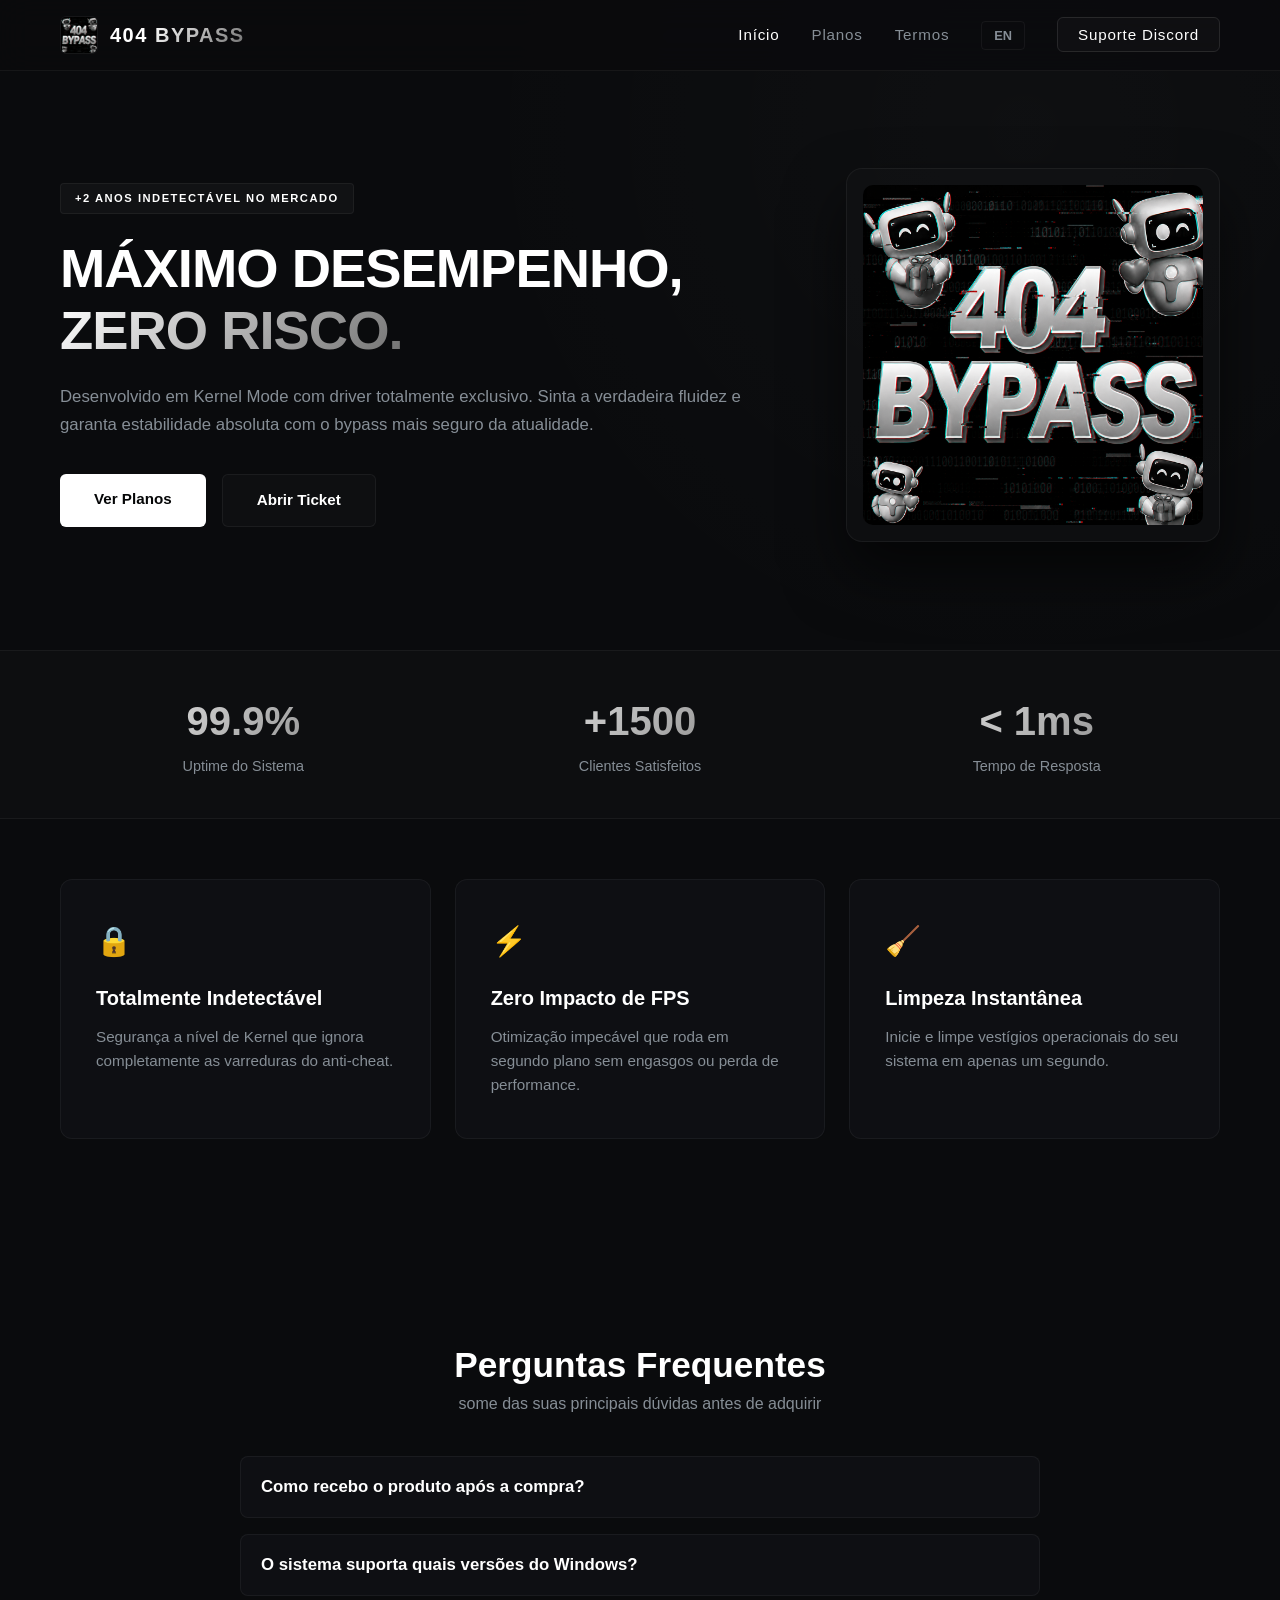
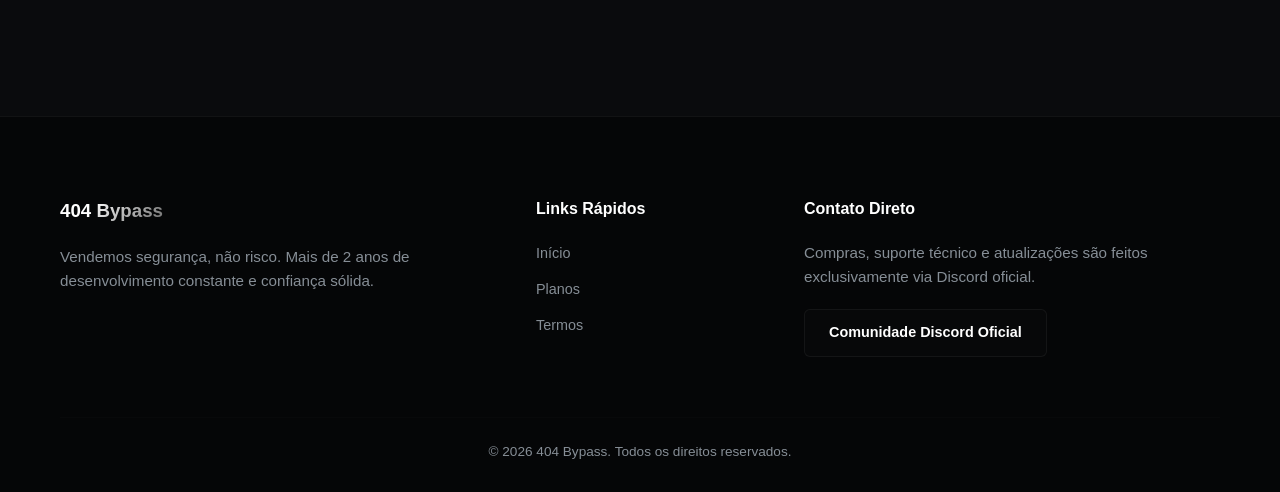
==== index.html @ 45433181 "Add files via upload" ====
<!DOCTYPE html>
<html lang="pt-BR">
<head>
    <meta charset="UTF-8">
    <meta name="viewport" content="width=device-width, initial-scale=1.0">
    <title>404 Bypass | Máximo Desempenho, Zero Risco</title>
    <link rel="stylesheet" href="style.css">
</head>
<body>

    <nav class="navbar">
        <div class="container">
            <div class="nav-container">
                <div class="logo-area">
                    <img src="404.png" alt="404 Bypass" class="nav-logo">
                    <span class="logo-text">404 <span class="accent">Bypass</span></span>
                </div>
                <ul class="nav-links">
                    <li><a href="index.html" class="active" data-lang-pt="Início" data-lang-en="Home">Início</a></li>
                    <li><a href="produtos.html" data-lang-pt="Planos" data-lang-en="Plans">Planos</a></li>
                    <li><a href="termos.html" data-lang-pt="Termos" data-lang-en="Terms">Termos</a></li>
                    <li><button id="lang-toggle" class="btn-lang">EN</button></li>
                    <li><a href="https://discord.gg/RQXc3rwEGZ" target="_blank" class="btn-suporte" data-lang-pt="Suporte Discord" data-lang-en="Discord Support">Suporte Discord</a></li>
                </ul>
            </div>
        </div>
    </nav>

    <div class="page-wrapper">
        <div class="container">
            <div class="hero-grid">
                <div class="hero-content">
                    <span class="badge" data-lang-pt="+2 Anos Indetectável no Mercado" data-lang-en="+2 Years Undetected on Market">+2 Anos Indetectável no Mercado</span>
                    <h1 id="hero-title">MÁXIMO DESEMPENHO, <br><span class="gradient-text">ZERO RISCO.</span></h1>
                    <p id="hero-desc">Desenvolvido em Kernel Mode com driver totalmente exclusivo. Sinta a verdadeira fluidez e garanta estabilidade absoluta com o bypass mais seguro da atualidade.</p>
                    <div class="hero-btns">
                        <a href="produtos.html" class="btn-primary" data-lang-pt="Ver Planos" data-lang-en="View Plans">Ver Planos</a>
                        <a href="https://discord.gg/RQXc3rwEGZ" target="_blank" class="btn-secondary" data-lang-pt="Abrir Ticket" data-lang-en="Open Ticket">Abrir Ticket</a>
                    </div>
                </div>
                <div class="hero-image-area">
                    <div class="logo-glow-wrapper">
                        <img src="404.png" alt="404 Logo" class="hero-logo">
                    </div>
                </div>
            </div>
        </div>
    </div>

    <section class="stats-section">
        <div class="container">
            <div class="stats-grid">
                <div class="stat-item">
                    <h2 class="gradient-text">99.9%</h2>
                    <p data-lang-pt="Uptime do Sistema" data-lang-en="System Uptime">Uptime do Sistema</p>
                </div>
                <div class="stat-item">
                    <h2 class="gradient-text">+1500</h2>
                    <p data-lang-pt="Clientes Satisfeitos" data-lang-en="Satisfied Clients">Clientes Satisfeitos</p>
                </div>
                <div class="stat-item">
                    <h2 class="gradient-text">&lt; 1ms</h2>
                    <p data-lang-pt="Tempo de Resposta" data-lang-en="Response Time">Tempo de Resposta</p>
                </div>
            </div>
        </div>
    </section>

    <section class="features">
        <div class="container">
            <div class="features-grid">
                <div class="feature-card">
                    <div class="icon">🔒</div>
                    <h3 data-lang-pt="Totalmente Indetectável" data-lang-en="Fully Undetected">Totalmente Indetectável</h3>
                    <p data-lang-pt="Segurança a nível de Kernel que ignora completamente as varreduras do anti-cheat." data-lang-en="Kernel-level security that completely bypasses anti-cheat scans.">Segurança a nível de Kernel que ignora completamente as varreduras do anti-cheat.</p>
                </div>
                <div class="feature-card">
                    <div class="icon">⚡</div>
                    <h3 data-lang-pt="Zero Impacto de FPS" data-lang-en="Zero FPS Impact">Zero Impacto de FPS</h3>
                    <p data-lang-pt="Otimização impecável que roda em segundo plano sem engasgos ou perda de performance." data-lang-en="Impeccable optimization running in the background without stutters or performance loss.">Otimização impecável que roda em segundo plano sem engasgos ou perda de performance.</p>
                </div>
                <div class="feature-card">
                    <div class="icon">🧹</div>
                    <h3 data-lang-pt="Limpeza Instantânea" data-lang-en="Instant Cleaner">Limpeza Instantânea</h3>
                    <p data-lang-pt="Inicie e limpe vestígios operacionais do seu sistema em apenas um segundo." data-lang-en="Launch and clean operational traces from your system in just a second.">Inicie e limpe vestígios operacionais do seu sistema em apenas um segundo.</p>
                </div>
            </div>
        </div>
    </section>

    <section class="faq-section">
        <div class="container">
            <div class="faq-header">
                <h2 data-lang-pt="Perguntas Frequentes" data-lang-en="Frequently Asked Questions">Perguntas Frequentes</h2>
                <p data-lang-pt=" some das suas principais dúvidas antes de adquirir" data-lang-en="Clear your main doubts before purchasing">Sanemos suas principais dúvidas antes de adquirir</p>
            </div>
            <div class="faq-container">
                <div class="faq-item">
                    <button class="faq-question" data-lang-pt="Como recebo o produto após a compra?" data-lang-en="How do I receive the product after purchase?">Como recebo o produto após a compra?</button>
                    <div class="faq-answer">
                        <p data-lang-pt="A entrega é totalmente automatizada via ticket no nosso Discord logo após a confirmação do pagamento." data-lang-en="Delivery is fully automated via ticket on our Discord right after payment confirmation.">A entrega é totalmente automatizada via ticket no nosso Discord logo após a confirmação do pagamento.</p>
                    </div>
                </div>
                <div class="faq-item">
                    <button class="faq-question" data-lang-pt="O sistema suporta quais versões do Windows?" data-lang-en="Which Windows versions are supported?">O sistema suporta quais versões do Windows?</button>
                    <div class="faq-answer">
                        <p data-lang-pt="Suportamos Windows 10 e Windows 11 em todas as suas builds recentes." data-lang-en="We support Windows 10 and Windows 11 across all recent builds.">Suportamos Windows 10 e Windows 11 em todas as suas builds recentes.</p>
                    </div>
                </div>
            </div>
        </div>
    </section>

    <footer>
        <div class="container">
            <div class="footer-container">
                <div>
                    <h3>404 <span class="accent">Bypass</span></h3>
                    <p data-lang-pt="Vendemos segurança, não risco. Mais de 2 anos de desenvolvimento constante e confiança sólida." data-lang-en="We sell security, not risk. Over 2 years of constant development and solid trust.">Vendemos segurança, não risco. Mais de 2 anos de desenvolvimento constante e confiança sólida.</p>
                </div>
                <div>
                    <h4 data-lang-pt="Links Rápidos" data-lang-en="Quick Links">Links Rápidos</h4>
                    <ul>
                        <li><a href="index.html" data-lang-pt="Início" data-lang-en="Home">Início</a></li>
                        <li><a href="produtos.html" data-lang-pt="Planos" data-lang-en="Plans">Planos</a></li>
                        <li><a href="termos.html" data-lang-pt="Termos" data-lang-en="Terms">Termos</a></li>
                    </ul>
                </div>
                <div>
                    <h4 data-lang-pt="Contato Direto" data-lang-en="Direct Contact">Contato Direto</h4>
                    <p data-lang-pt="Compras, suporte técnico e atualizações são feitos exclusivamente via Discord oficial." data-lang-en="Purchases, technical support, and updates are done exclusively via our official Discord.">Compras, suporte técnico e atualizações são feitos exclusivamente via Discord oficial.</p>
                    <a href="https://discord.gg/RQXc3rwEGZ" target="_blank" class="btn-footer-discord" data-lang-pt="Comunidade Discord Oficial" data-lang-en="Official Discord Community">Comunidade Discord Oficial</a>
                </div>
            </div>
            <div class="footer-bottom">
                <p>&copy; 2026 404 Bypass. <span data-lang-pt="Todos os direitos reservados." data-lang-en="All rights reserved.">Todos os direitos reservados.</span></p>
            </div>
        </div>
    </footer>

    <script src="script.js"></script>
</body>
</html>
---- style.css ----
/* --- CONFIGURAÇÕES GLOBAIS --- */
* {
    margin: 0;
    padding: 0;
    box-sizing: border-box;
    font-family: 'Segoe UI', Roboto, sans-serif;
}

:root {
    --bg-darker: #050607;
    --bg-main: #0a0b0d;
    --bg-card: rgba(17, 19, 23, 0.65);
    --bg-nav: rgba(10, 11, 13, 0.8);
    --border-color: rgba(255, 255, 255, 0.05);
    --border-hover: rgba(255, 255, 255, 0.15);
    --text-main: #f1f3f5;
    --text-muted: #868e96;
    --gradient-silver: linear-gradient(135deg, #ffffff 0%, #b5b5b5 50%, #707070 100%);
    --glass-blur: blur(16px);
}

body {
    background-color: var(--bg-main);
    color: var(--text-main);
    overflow-x: hidden;
    -webkit-user-select: none;
    -moz-user-select: none;
    -ms-user-select: none;
    user-select: none;
    line-height: 1.5;
}

/* Centralizador de conteúdo rígido - Corrige o erro da imagem estourada */
.container {
    max-width: 1200px;
    margin: 0 auto;
    padding: 0 20px;
    width: 100%;
}

/* --- NAVBAR PREMIUM --- */
.navbar {
    background-color: var(--bg-nav);
    backdrop-filter: var(--glass-blur);
    -webkit-backdrop-filter: var(--glass-blur);
    border-bottom: 1px solid var(--border-color);
    position: fixed;
    top: 0;
    width: 100%;
    z-index: 1000;
}

.nav-container {
    display: flex;
    justify-content: space-between;
    align-items: center;
    padding: 16px 0;
}

.logo-area {
    display: flex;
    align-items: center;
    gap: 12px;
}

.nav-logo {
    width: 38px;
    height: 38px;
    border-radius: 6px;
    object-fit: cover;
    border: 1px solid var(--border-color);
}

.logo-text {
    font-size: 1.25rem;
    font-weight: 800;
    color: #fff;
    letter-spacing: 1.5px;
    text-transform: uppercase;
}

.accent {
    background: var(--gradient-silver);
    -webkit-background-clip: text;
    -webkit-text-fill-color: transparent;
}

.nav-links {
    display: flex;
    align-items: center;
    list-style: none;
    gap: 32px;
}

.nav-links a {
    color: var(--text-muted);
    text-decoration: none;
    font-size: 0.95rem;
    font-weight: 500;
    letter-spacing: 0.8px;
    transition: color 0.3s ease;
}

.nav-links a:hover, .nav-links a.active {
    color: #fff;
}

.btn-suporte {
    border: 1px solid rgba(255, 255, 255, 0.1);
    padding: 8px 20px;
    border-radius: 6px;
    color: #fff !important;
    background: rgba(255, 255, 255, 0.02);
    transition: all 0.3s ease;
}

.btn-suporte:hover {
    background: #fff;
    color: var(--bg-darker) !important;
    box-shadow: 0 0 20px rgba(255, 255, 255, 0.2);
    border-color: #fff;
}

/* --- BLOCO PADRÃO ANTI-ZOOM (UNIFICAÇÃO VERTICAL CORRIGIDA) --- */
.page-wrapper {
    padding: 160px 0 100px 0;
    min-height: calc(100vh - 250px);
    display: flex;
    align-items: center;
    background: radial-gradient(circle at 80% 20%, rgba(255, 255, 255, 0.02) 0%, transparent 50%);
}

/* --- CONFIGURAÇÃO DA GRADE HERO (INÍCIO) --- */
.hero-grid {
    display: flex;
    align-items: center;
    justify-content: space-between;
    gap: 60px;
    width: 100%;
}

.hero-content {
    flex: 1;
}

.badge {
    background: rgba(255, 255, 255, 0.03);
    border: 1px solid var(--border-color);
    color: #fff;
    padding: 6px 14px;
    border-radius: 4px;
    font-size: 0.7rem;
    font-weight: 600;
    text-transform: uppercase;
    display: inline-block;
    margin-bottom: 24px;
    letter-spacing: 1.5px;
}

.hero-content h1 {
    font-size: 3.4rem;
    font-weight: 800;
    color: #fff;
    line-height: 1.15;
    margin-bottom: 20px;
    letter-spacing: -1px;
}

.gradient-text {
    background: var(--gradient-silver);
    -webkit-background-clip: text;
    -webkit-text-fill-color: transparent;
}

.hero-content p {
    font-size: 1.05rem;
    color: var(--text-muted);
    margin-bottom: 36px;
    line-height: 1.65;
}

.hero-btns {
    display: flex;
    gap: 16px;
}

/* --- BOTÕES EXTRA ESTILIZADOS --- */
.btn-primary {
    background: #fff;
    color: var(--bg-darker);
    text-decoration: none;
    padding: 14px 34px;
    font-weight: 700;
    border-radius: 6px;
    font-size: 0.95rem;
    transition: all 0.3s cubic-bezier(0.4, 0, 0.2, 1);
}

.btn-primary:hover {
    box-shadow: 0 0 30px rgba(255, 255, 255, 0.3);
    transform: translateY(-2px);
}

.btn-secondary {
    background: rgba(255, 255, 255, 0.02);
    color: #fff;
    text-decoration: none;
    padding: 14px 34px;
    font-weight: 600;
    border-radius: 6px;
    font-size: 0.95rem;
    border: 1px solid var(--border-color);
    transition: all 0.3s ease;
}

.btn-secondary:hover {
    background: rgba(255, 255, 255, 0.06);
    border-color: var(--border-hover);
    transform: translateY(-2px);
}

.hero-image-area {
    display: flex;
    justify-content: flex-end;
    align-items: center;
}

.logo-glow-wrapper {
    position: relative;
    background: rgba(255, 255, 255, 0.01);
    border: 1px solid var(--border-color);
    padding: 16px;
    border-radius: 16px;
    box-shadow: 0 30px 60px rgba(0, 0, 0, 0.6);
}

.hero-logo {
    width: 340px;
    height: 340px;
    border-radius: 10px;
    object-fit: cover;
    display: block;
    pointer-events: none;
}

/* --- FEATURES CARD --- */
.features {
    padding: 60px 0 120px 0;
}

.features-grid {
    display: grid;
    grid-template-columns: repeat(auto-fit, minmax(300px, 1fr));
    gap: 24px;
}

.feature-card {
    background: var(--bg-card);
    backdrop-filter: var(--glass-blur);
    -webkit-backdrop-filter: var(--glass-blur);
    border: 1px solid var(--border-color);
    padding: 40px 35px;
    border-radius: 12px;
    transition: all 0.3s ease;
}

.feature-card:hover {
    border-color: var(--border-hover);
    background: rgba(255, 255, 255, 0.02);
    transform: translateY(-4px);
}

.feature-card .icon {
    font-size: 1.8rem;
    margin-bottom: 20px;
}

.feature-card h3 {
    color: #fff;
    font-size: 1.25rem;
    margin-bottom: 12px;
}

.feature-card p {
    color: var(--text-muted);
    font-size: 0.95rem;
    line-height: 1.6;
}

/* --- DESIGN DA PÁGINA DE PLANOS --- */
.pricing-wrapper {
    width: 100%;
}

.pricing-header {
    text-align: center;
    margin-bottom: 60px;
}

.pricing-header h2 {
    font-size: 3rem;
    color: #fff;
    font-weight: 800;
    margin-top: 15px;
}

.pricing-header p {
    color: var(--text-muted);
    font-size: 1.05rem;
}

.pricing-grid {
    display: grid;
    grid-template-columns: repeat(auto-fit, minmax(320px, 1fr));
    gap: 24px;
}

.price-card {
    background: var(--bg-card);
    backdrop-filter: var(--glass-blur);
    -webkit-backdrop-filter: var(--glass-blur);
    border: 1px solid var(--border-color);
    border-radius: 14px;
    padding: 45px 35px;
    position: relative;
    transition: all 0.3s ease;
}

.price-card:hover {
    transform: translateY(-4px);
    border-color: var(--border-hover);
}

.price-card.featured {
    border: 1px solid rgba(255, 255, 255, 0.3);
    background: rgba(255, 255, 255, 0.02);
    box-shadow: 0 20px 40px rgba(0, 0, 0, 0.4);
}

.hot-badge, .vip-badge {
    position: absolute;
    top: -12px;
    right: 30px;
    background: #fff;
    color: var(--bg-darker);
    padding: 4px 14px;
    border-radius: 4px;
    font-weight: 800;
    font-size: 0.65rem;
    letter-spacing: 1px;
}

.card-header h3 {
    font-size: 1.5rem;
    color: #fff;
    margin-bottom: 10px;
}

.card-header p {
    color: var(--text-muted);
    font-size: 0.9rem;
    min-height: 44px;
}

.price-box {
    display: flex;
    justify-content: space-between;
    align-items: center;
    background: rgba(255, 255, 255, 0.01);
    padding: 14px 20px;
    border-radius: 6px;
    margin-bottom: 12px;
    border: 1px solid rgba(255, 255, 255, 0.02);
}

.price-box .period {
    color: var(--text-muted);
    font-size: 0.9rem;
}

.price-box .value {
    font-size: 1.25rem;
    font-weight: 700;
    color: #fff;
}

.benefits-list {
    list-style: none;
    margin: 35px 0;
}

.benefits-list li {
    margin-bottom: 14px;
    font-size: 0.95rem;
    display: flex;
    align-items: center;
    gap: 12px;
    color: rgba(255, 255, 255, 0.85);
}

.btn-buy {
    display: block;
    text-align: center;
    background: rgba(255, 255, 255, 0.02);
    color: #fff;
    text-decoration: none;
    padding: 15px;
    border-radius: 6px;
    font-weight: 700;
    font-size: 0.95rem;
    border: 1px solid var(--border-color);
    transition: all 0.3s ease;
}

.btn-buy:hover {
    background: rgba(255, 255, 255, 0.06);
    border-color: var(--border-hover);
}

.btn-featured {
    background: #fff;
    color: var(--bg-darker);
    border-color: #fff;
}

.btn-featured:hover {
    box-shadow: 0 8px 24px rgba(255, 255, 255, 0.15);
}

.pricing-notice {
    text-align: center;
    margin-top: 60px;
    color: var(--text-muted);
}

.pricing-notice a {
    color: #fff;
    text-decoration: none;
    border-bottom: 1px solid rgba(255, 255, 255, 0.3);
}

/* --- DESIGN DA PÁGINA DE TERMOS --- */
.terms-content {
    background: var(--bg-card);
    backdrop-filter: var(--glass-blur);
    -webkit-backdrop-filter: var(--glass-blur);
    border: 1px solid var(--border-color);
    padding: 50px;
    border-radius: 14px;
    width: 100%;
}

.terms-content h2 {
    color: #fff;
    margin-bottom: 30px;
    font-size: 2rem;
    border-bottom: 1px solid var(--border-color);
    padding-bottom: 16px;
}

.terms-content h3 {
    color: #fff;
    margin: 30px 0 12px 0;
    font-size: 1.25rem;
}

.terms-content p {
    color: var(--text-muted);
    font-size: 0.95rem;
    line-height: 1.7;
    margin-bottom: 18px;
}

.terms-content ul {
    margin-left: 24px;
    margin-bottom: 24px;
    color: var(--text-muted);
}

.terms-content li {
    margin-bottom: 12px;
    line-height: 1.6;
}

/* --- FOOTER UNIFICADO --- */
footer {
    background-color: var(--bg-darker);
    border-top: 1px solid var(--border-color);
    padding: 80px 0 30px 0;
}

.footer-container {
    display: grid;
    grid-template-columns: 2fr 1fr 2fr;
    gap: 60px;
}

.footer-container h3, .footer-container h4 {
    color: #fff;
    margin-bottom: 20px;
}

.footer-container p {
    color: var(--text-muted);
    font-size: 0.95rem;
    line-height: 1.6;
}

.footer-container ul {
    list-style: none;
}

.footer-container ul li {
    margin-bottom: 12px;
}

.footer-container ul li a {
    color: var(--text-muted);
    text-decoration: none;
    font-size: 0.9rem;
    transition: color 0.3s ease;
}

.footer-container ul li a:hover {
    color: #fff;
}

.btn-footer-discord {
    display: inline-block;
    border: 1px solid var(--border-color);
    color: #fff;
    text-decoration: none;
    padding: 12px 24px;
    border-radius: 6px;
    margin-top: 20px;
    font-size: 0.9rem;
    font-weight: 600;
    background: rgba(255,255,255,0.01);
    transition: all 0.3s ease;
}

.btn-footer-discord:hover {
    background: #fff;
    color: var(--bg-darker);
    border-color: #fff;
}

.footer-bottom {
    text-align: center;
    margin-top: 60px;
    padding-top: 24px;
    border-top: 1px solid rgba(255,255,255,0.01);
    font-size: 0.85rem;
    color: var(--text-muted);
}

/* --- SISTEMA RESPONSIVO INTELIGENTE --- */
@media (max-width: 992px) {
    .page-wrapper {
        padding-top: 120px;
    }

    .hero-grid {
        flex-direction: column-reverse;
        text-align: center;
        gap: 40px;
    }

    .hero-image-area {
        justify-content: center;
        width: 100%;
    }

    .hero-logo {
        width: 260px;
        height: 260px;
    }

    .hero-content h1 {
        font-size: 2.6rem;
    }

    .hero-btns {
        justify-content: center;
    }

    .footer-container {
        grid-template-columns: 1fr;
        gap: 40px;
        text-align: center;
    }
}

@media (max-width: 600px) {
    .nav-container {
        flex-direction: column;
        gap: 14px;
    }

    .nav-links {
        gap: 16px;
        flex-wrap: wrap;
        justify-content: center;
    }

    .page-wrapper {
        padding-top: 170px;
    }

    .hero-content h1 {
        font-size: 2.1rem;
    }

    .hero-btns {
        flex-direction: column;
    }

    .pricing-header h2 {
        font-size: 2.3rem;
    }

    .terms-content {
        padding: 24px 20px;
    }
}
/* --- COMPONENTES ADICIONAIS DE MELHORIA --- */
.btn-lang {
    background: transparent;
    border: 1px solid var(--border-color);
    color: var(--text-muted);
    padding: 6px 12px;
    border-radius: 4px;
    cursor: pointer;
    font-weight: 700;
    font-size: 0.8rem;
    transition: all 0.3s ease;
}
.btn-lang:hover {
    color: #fff;
    border-color: #fff;
}

/* Status / Stats Section */
.stats-section {
    padding: 40px 0;
    border-top: 1px solid var(--border-color);
    border-bottom: 1px solid var(--border-color);
    background: rgba(255,255,255,0.01);
}
.stats-grid {
    display: grid;
    grid-template-columns: repeat(auto-fit, minmax(200px, 1fr));
    text-align: center;
    gap: 30px;
}
.stat-item h2 {
    font-size: 2.5rem;
    font-weight: 800;
}
.stat-item p {
    color: var(--text-muted);
    font-size: 0.9rem;
    margin-top: 5px;
}

/* FAQ Component */
.faq-section {
    padding: 80px 0 120px 0;
}
.faq-header {
    text-align: center;
    margin-bottom: 40px;
}
.faq-header h2 {
    font-size: 2.2rem;
    color: #fff;
}
.faq-header p {
    color: var(--text-muted);
}
.faq-container {
    max-width: 800px;
    margin: 0 auto;
    display: flex;
    flex-direction: column;
    gap: 16px;
}
.faq-item {
    background: var(--bg-card);
    border: 1px solid var(--border-color);
    border-radius: 8px;
    overflow: hidden;
}
.faq-question {
    width: 100%;
    background: transparent;
    border: none;
    color: #fff;
    text-align: left;
    padding: 20px;
    font-size: 1.05rem;
    font-weight: 600;
    cursor: pointer;
    display: flex;
    justify-content: space-between;
    align-items: center;
}
.faq-answer {
    max-height: 0;
    overflow: hidden;
    transition: max-height 0.3s ease;
    padding: 0 20px;
}
.faq-answer p {
    color: var(--text-muted);
    padding-bottom: 20px;
    font-size: 0.95rem;
    line-height: 1.6;
}
.faq-item.active .faq-answer {
    max-height: 200px;
}
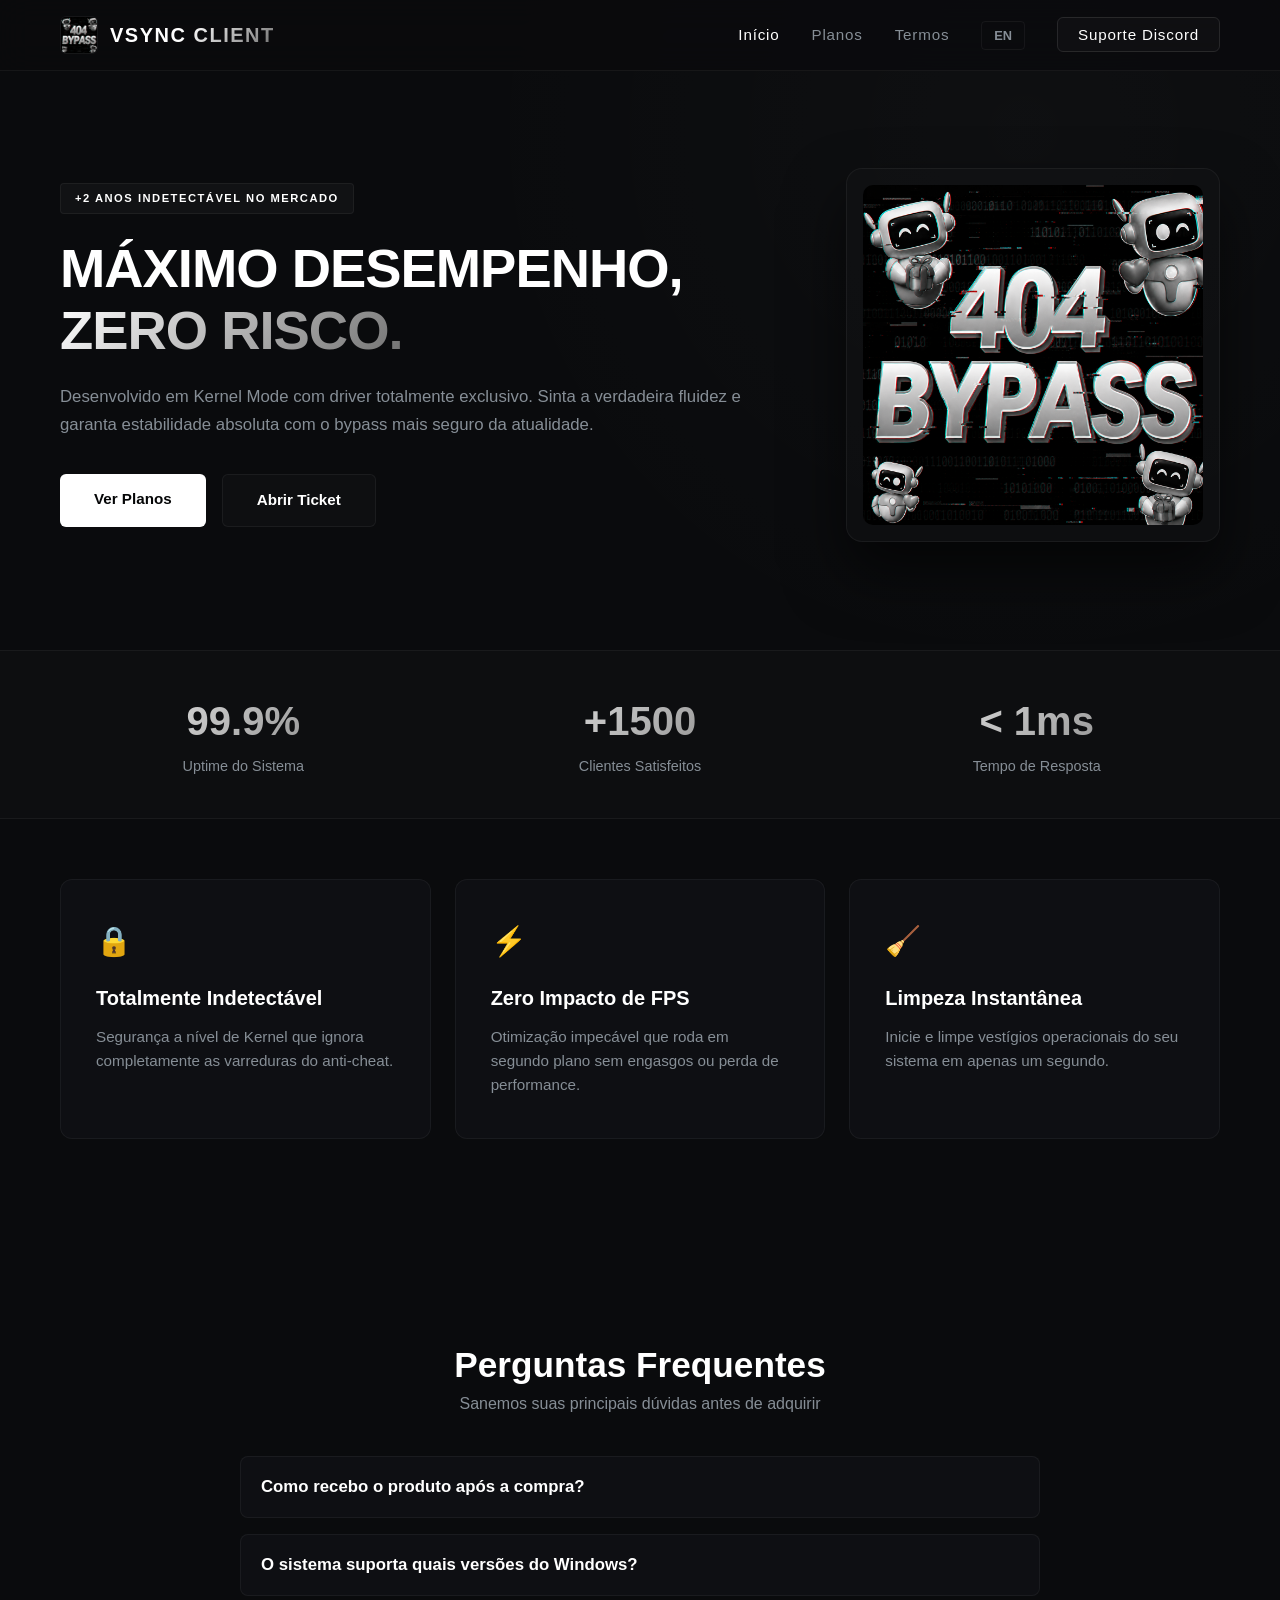
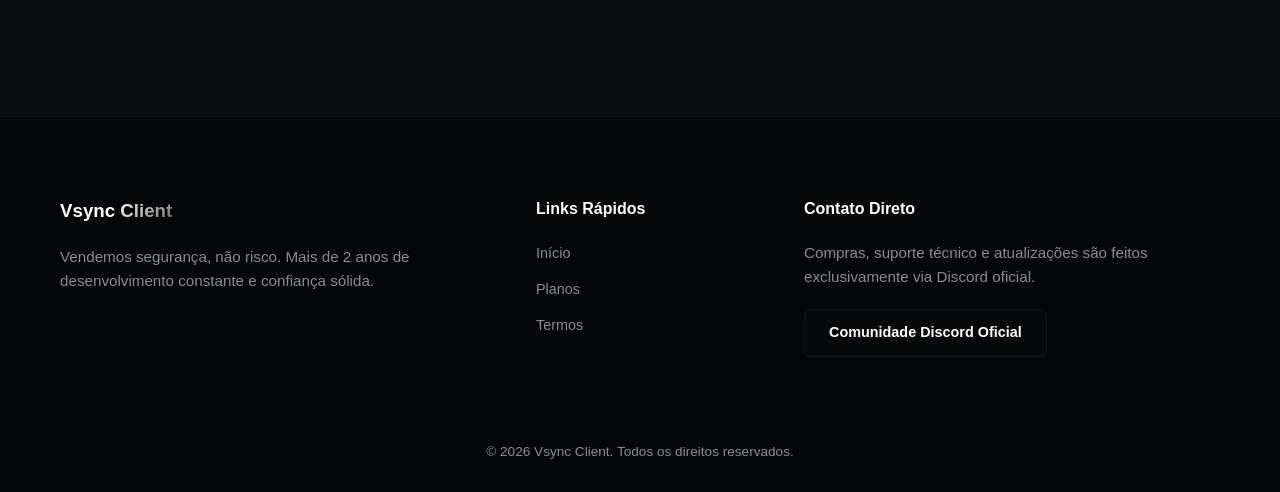
==== commit f4867cb3: "Update index.html" ====
--- a/index.html
+++ b/index.html
@@ -3,7 +3,7 @@
 <head>
     <meta charset="UTF-8">
     <meta name="viewport" content="width=device-width, initial-scale=1.0">
-    <title>404 Bypass | Máximo Desempenho, Zero Risco</title>
+    <title>Vsync Client | Máximo Desempenho, Zero Risco</title>
     <link rel="stylesheet" href="style.css">
 </head>
 <body>
@@ -12,8 +12,8 @@
         <div class="container">
             <div class="nav-container">
                 <div class="logo-area">
-                    <img src="404.png" alt="404 Bypass" class="nav-logo">
-                    <span class="logo-text">404 <span class="accent">Bypass</span></span>
+                    <img src="404.png" alt="Vsync Client" class="nav-logo">
+                    <span class="logo-text">Vsync <span class="accent">Client</span></span>
                 </div>
                 <ul class="nav-links">
                     <li><a href="index.html" class="active" data-lang-pt="Início" data-lang-en="Home">Início</a></li>
@@ -40,7 +40,7 @@
                 </div>
                 <div class="hero-image-area">
                     <div class="logo-glow-wrapper">
-                        <img src="404.png" alt="404 Logo" class="hero-logo">
+                        <img src="404.png" alt="Vsync Logo" class="hero-logo">
                     </div>
                 </div>
             </div>
@@ -92,7 +92,7 @@
         <div class="container">
             <div class="faq-header">
                 <h2 data-lang-pt="Perguntas Frequentes" data-lang-en="Frequently Asked Questions">Perguntas Frequentes</h2>
-                <p data-lang-pt=" some das suas principais dúvidas antes de adquirir" data-lang-en="Clear your main doubts before purchasing">Sanemos suas principais dúvidas antes de adquirir</p>
+                <p data-lang-pt="Sanemos suas principais dúvidas antes de adquirir" data-lang-en="Clear your main doubts before purchasing">Sanemos suas principais dúvidas antes de adquirir</p>
             </div>
             <div class="faq-container">
                 <div class="faq-item">
@@ -115,7 +115,7 @@
         <div class="container">
             <div class="footer-container">
                 <div>
-                    <h3>404 <span class="accent">Bypass</span></h3>
+                    <h3>Vsync <span class="accent">Client</span></h3>
                     <p data-lang-pt="Vendemos segurança, não risco. Mais de 2 anos de desenvolvimento constante e confiança sólida." data-lang-en="We sell security, not risk. Over 2 years of constant development and solid trust.">Vendemos segurança, não risco. Mais de 2 anos de desenvolvimento constante e confiança sólida.</p>
                 </div>
                 <div>
@@ -133,11 +133,11 @@
                 </div>
             </div>
             <div class="footer-bottom">
-                <p>&copy; 2026 404 Bypass. <span data-lang-pt="Todos os direitos reservados." data-lang-en="All rights reserved.">Todos os direitos reservados.</span></p>
+                <p>&copy; 2026 Vsync Client. <span data-lang-pt="Todos os direitos reservados." data-lang-en="All rights reserved.">Todos os direitos reservados.</span></p>
             </div>
         </div>
     </footer>
 
     <script src="script.js"></script>
 </body>
-</html>+</html>
